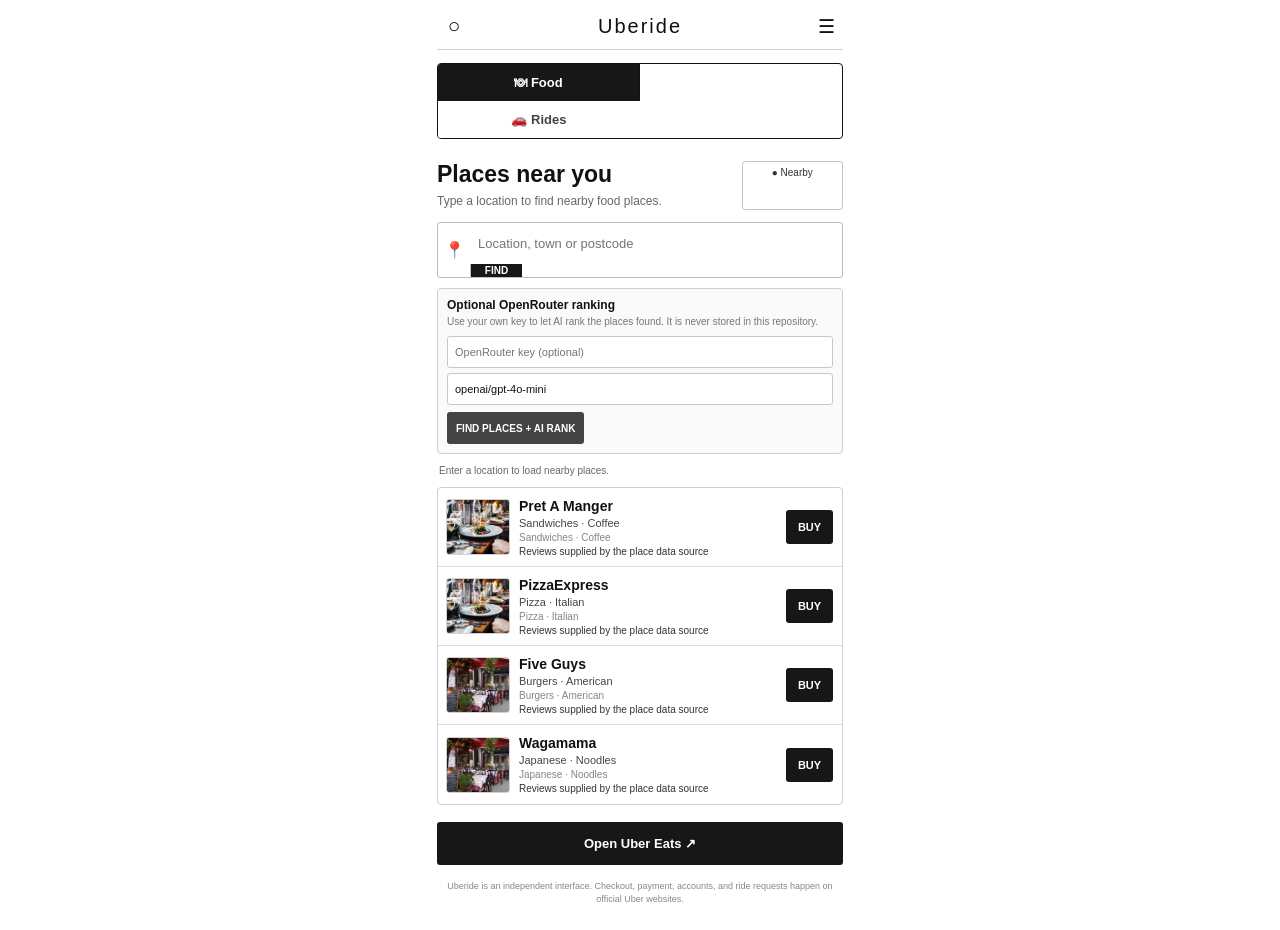
==== docs/index.html @ 79d6c75a "Add nearby place search and GitHub Pages site" ====
<!doctype html>
<html lang="en">
<head>
  <meta charset="utf-8">
  <meta name="viewport" content="width=device-width, initial-scale=1, maximum-scale=1, user-scalable=no">
  <meta name="apple-mobile-web-app-capable" content="yes">
  <meta name="apple-mobile-web-app-status-bar-style" content="default">
  <title>Uberide</title>
  <link rel="apple-touch-icon" href="icon.png">
  <link rel="stylesheet" href="style.css">
</head>
<body>
  <div class="app-shell">
    <header class="topbar">
      <button class="icon-button" type="button" aria-label="Account">&#9675;</button>
      <div class="wordmark">Uberide</div>
      <button class="icon-button" type="button" aria-label="Menu">&#9776;</button>
    </header>

    <nav class="tabs" aria-label="Sections">
      <button id="foodTab" class="tab active" type="button">&#127869; Food</button>
      <button id="ridesTab" class="tab" type="button">&#128663; Rides</button>
    </nav>

    <main>
      <section id="foodSection" class="section active-section">
        <div class="heading-row">
          <div>
            <h1>Places near you</h1>
            <p>Type a location to find nearby food places.</p>
          </div>
          <span class="nearby">&#9679; Nearby</span>
        </div>
        <div class="search-box location-search">
          <span class="search-icon">&#128205;</span>
          <input id="locationInput" type="search" placeholder="Location, town or postcode" autocomplete="off">
          <button id="findButton" type="button">FIND</button>
        </div>
        <div class="ai-box">
          <div class="ai-title">Optional OpenRouter ranking</div>
          <div class="ai-copy">Use your own key to let AI rank the places found. It is never stored in this repository.</div>
          <input id="openRouterKey" class="key-input" type="password" placeholder="OpenRouter key (optional)" autocomplete="off">
          <input id="openRouterModel" class="key-input" type="text" value="openai/gpt-4o-mini" aria-label="OpenRouter model">
          <button id="rankButton" class="small-button" type="button">FIND PLACES + AI RANK</button>
        </div>
        <div id="status" class="status" aria-live="polite">Enter a location to load nearby places.</div>
        <div id="foodList" class="list-card"></div>
        <button class="wide-button" type="button" data-url="https://www.ubereats.com/">Open Uber Eats &#8599;</button>
      </section>

      <section id="ridesSection" class="section">
        <div class="heading-row">
          <div>
            <h1>Request a ride</h1>
            <p>Choose an Uber-style ride, then continue on Uber.</p>
          </div>
          <span class="nearby">&#9679; Nearby</span>
        </div>
        <div class="search-box">
          <span class="search-icon">&#128269;</span>
          <input id="rideSearch" type="search" placeholder="Search ride type" autocomplete="off">
        </div>
        <div id="rideList" class="ride-list"></div>
        <button class="wide-button" type="button" data-url="https://m.uber.com/ul/">Open Uber &#8599;</button>
      </section>
    </main>

    <p class="disclaimer">Uberide is an independent interface. Checkout, payment, accounts, and ride requests happen on official Uber websites.</p>
  </div>
  <script src="app.js"></script>
</body>
</html>
---- docs/style.css ----
* { box-sizing: border-box; }
html, body { margin: 0; padding: 0; background: #fff; color: #111; font-family: Arial, Helvetica, sans-serif; }
body { -webkit-text-size-adjust: 100%; }
button, input { font: inherit; -webkit-appearance: none; border-radius: 0; }
button { cursor: pointer; }
.app-shell { width: 100%; max-width: 430px; margin: 0 auto; padding: 8px 12px 24px; background: #fff; }
.topbar { height: 42px; border-bottom: 1px solid #d2d2d2; position: relative; text-align: center; }
.wordmark { display: inline-block; padding-top: 7px; font-size: 20px; font-weight: normal; letter-spacing: 2px; }
.icon-button { position: absolute; top: 1px; width: 34px; height: 34px; padding: 0; border: 0; background: #fff; color: #111; font-size: 21px; }
.icon-button:first-child { left: 0; }
.icon-button:last-child { right: 0; font-size: 19px; }
.tabs { display: table; width: 100%; margin-top: 13px; border: 1px solid #111; border-radius: 4px; overflow: hidden; table-layout: fixed; }
.tab { display: table-cell; width: 50%; height: 37px; border: 0; border-right: 1px solid #111; background: #fff; color: #444; font-size: 13px; font-weight: bold; }
.tab:last-child { border-right: 0; }
.tab.active { background: #171717; color: #fff; }
.section { display: none; }
.active-section { display: block; }
.heading-row { display: table; width: 100%; margin: 22px 0 12px; }
.heading-row > div { display: table-cell; vertical-align: top; width: 75%; }
h1 { margin: 0; font-size: 23px; line-height: 27px; }
p { margin: 5px 0 0; color: #676767; font-size: 12px; line-height: 17px; }
.nearby { display: table-cell; vertical-align: top; padding: 5px 7px; border: 1px solid #c5c5c5; border-radius: 3px; color: #333; font-size: 10px; white-space: nowrap; text-align: center; }
.search-box { display: table; width: 100%; height: 43px; border: 1px solid #bebebe; border-radius: 3px; background: #fff; }
.search-icon { display: table-cell; width: 32px; vertical-align: middle; text-align: center; color: #5f5f5f; font-size: 17px; }
.search-box input { display: table-cell; width: 100%; height: 41px; padding: 0 8px; border: 0; outline: 0; color: #111; font-size: 13px; background: transparent; }
.location-search #findButton { display: table-cell; width: 52px; border: 0; border-left: 1px solid #bebebe; background: #171717; color: #fff; font-size: 10px; font-weight: bold; }
.ai-box { margin-top: 10px; padding: 9px; border: 1px solid #cfcfcf; border-radius: 4px; background: #fafafa; }
.ai-title { color: #111; font-size: 12px; font-weight: bold; }
.ai-copy { margin: 3px 0 8px; color: #777; font-size: 10px; line-height: 13px; }
.key-input { display: block; width: 100%; height: 32px; margin-top: 5px; padding: 0 7px; border: 1px solid #c7c7c7; border-radius: 3px; background: #fff; color: #111; font-size: 11px; }
.small-button { height: 32px; margin-top: 7px; padding: 0 9px; border: 0; border-radius: 3px; background: #444; color: #fff; font-size: 10px; font-weight: bold; }
.status { min-height: 18px; margin: 10px 2px 0; color: #676767; font-size: 10px; line-height: 14px; }
.list-card, .ride-list { margin-top: 5px; border: 1px solid #cfcfcf; border-radius: 4px; background: #fff; overflow: hidden; }
.place-row, .ride-row { display: table; width: 100%; min-height: 79px; padding: 8px; border-bottom: 1px solid #ddd; }
.place-row:last-child, .ride-row:last-child { border-bottom: 0; }
.photo-cell { display: table-cell; width: 73px; vertical-align: middle; }
.place-photo { display: block; width: 64px; height: 56px; border: 1px solid #d2d2d2; border-radius: 3px; background: #f5f5f5; object-fit: cover; }
.row-icon { display: table-cell; width: 51px; vertical-align: middle; }
.row-icon span { display: block; width: 42px; height: 42px; padding-top: 10px; border: 1px solid #d2d2d2; border-radius: 3px; background: #f5f5f5; text-align: center; font-size: 19px; }
.row-copy { display: table-cell; vertical-align: middle; }
.row-copy strong { display: block; font-size: 14px; }
.row-copy small { display: block; margin-top: 3px; color: #454545; font-size: 11px; }
.row-copy em { display: block; margin-top: 3px; color: #858585; font-size: 10px; font-style: normal; }
.review { display: block; margin-top: 3px; color: #333; font-size: 10px; }
.action-cell { display: table-cell; width: 48px; vertical-align: middle; }
.buy-button, .go-button { display: block; width: 47px; height: 34px; padding: 0; border: 0; border-radius: 3px; background: #171717; color: #fff; font-size: 11px; font-weight: bold; }
.wide-button { display: block; width: 100%; height: 43px; margin-top: 17px; border: 0; border-radius: 3px; background: #171717; color: #fff; font-size: 13px; font-weight: bold; }
.disclaimer { margin: 15px 8px 0; color: #878787; font-size: 9px; line-height: 13px; text-align: center; }
.empty { padding: 22px; color: #777; font-size: 11px; text-align: center; }
@media only screen and (max-width: 320px) { .app-shell { padding-left: 10px; padding-right: 10px; } h1 { font-size: 21px; } .row-copy strong { font-size: 13px; } .place-photo { width: 58px; height: 52px; } .photo-cell { width: 66px; } }
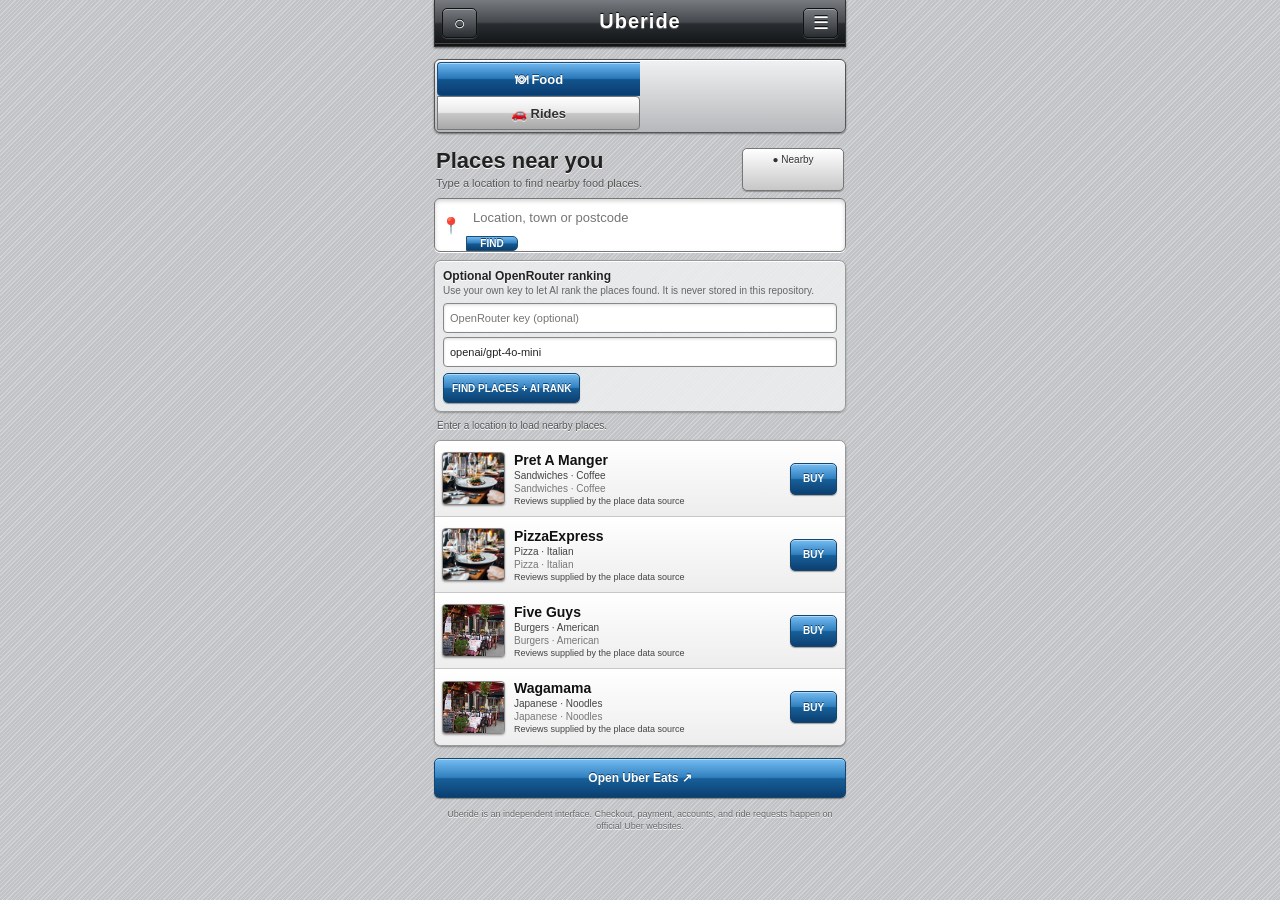
==== commit 33e37f3e: "Refresh iOS 6 stylesheet on iPod Safari" ====
--- a/docs/index.html
+++ b/docs/index.html
@@ -7,7 +7,7 @@
   <meta name="apple-mobile-web-app-status-bar-style" content="default">
   <title>Uberide</title>
   <link rel="apple-touch-icon" href="icon.png">
-  <link rel="stylesheet" href="style.css">
+  <link rel="stylesheet" href="style.css?v=ios6">
 </head>
 <body>
   <div class="app-shell">
--- a/docs/style.css
+++ b/docs/style.css
@@ -1,50 +1,54 @@
+/* iOS 6 / iPod touch visual language: gradients, pinstripes, grouped lists, glossy controls. */
 * { box-sizing: border-box; }
-html, body { margin: 0; padding: 0; background: #fff; color: #111; font-family: Arial, Helvetica, sans-serif; }
-body { -webkit-text-size-adjust: 100%; }
+html, body { margin: 0; padding: 0; min-height: 100%; background: #c7c9cc; color: #111; font-family: Helvetica, Arial, sans-serif; -webkit-text-size-adjust: 100%; }
+body { background-image: -webkit-repeating-linear-gradient(135deg, rgba(255,255,255,.18) 0, rgba(255,255,255,.18) 1px, rgba(0,0,0,.03) 1px, rgba(0,0,0,.03) 3px); }
 button, input { font: inherit; -webkit-appearance: none; border-radius: 0; }
 button { cursor: pointer; }
-.app-shell { width: 100%; max-width: 430px; margin: 0 auto; padding: 8px 12px 24px; background: #fff; }
-.topbar { height: 42px; border-bottom: 1px solid #d2d2d2; position: relative; text-align: center; }
-.wordmark { display: inline-block; padding-top: 7px; font-size: 20px; font-weight: normal; letter-spacing: 2px; }
-.icon-button { position: absolute; top: 1px; width: 34px; height: 34px; padding: 0; border: 0; background: #fff; color: #111; font-size: 21px; }
-.icon-button:first-child { left: 0; }
-.icon-button:last-child { right: 0; font-size: 19px; }
-.tabs { display: table; width: 100%; margin-top: 13px; border: 1px solid #111; border-radius: 4px; overflow: hidden; table-layout: fixed; }
-.tab { display: table-cell; width: 50%; height: 37px; border: 0; border-right: 1px solid #111; background: #fff; color: #444; font-size: 13px; font-weight: bold; }
-.tab:last-child { border-right: 0; }
-.tab.active { background: #171717; color: #fff; }
+.app-shell { width: 100%; max-width: 430px; min-height: 100vh; margin: 0 auto; padding: 0 9px 22px; background: transparent; }
+.topbar { height: 47px; border: 1px solid #333; border-top: 0; position: relative; text-align: center; background: -webkit-gradient(linear, left top, left bottom, from(#777b80), color-stop(.48, #45494d), color-stop(.52, #292d31), to(#101214)); box-shadow: 0 1px 2px rgba(0,0,0,.55); }
+.topbar:after { content: ""; position: absolute; left: 0; right: 0; bottom: 2px; height: 1px; background: rgba(255,255,255,.22); }
+.wordmark { display: inline-block; padding-top: 10px; color: #fff; font-size: 20px; font-weight: bold; letter-spacing: 1px; text-shadow: 0 -1px 1px #000, 0 1px 1px rgba(255,255,255,.35); }
+.icon-button { position: absolute; top: 8px; z-index: 2; width: 35px; height: 30px; padding: 0; border: 1px solid #111; border-radius: 5px; background: -webkit-gradient(linear, left top, left bottom, from(#777b80), to(#292d31)); box-shadow: inset 0 1px rgba(255,255,255,.35), 0 1px 1px rgba(255,255,255,.2); color: #fff; font-size: 20px; line-height: 26px; text-shadow: 0 -1px #000; }
+.icon-button:first-child { left: 7px; }
+.icon-button:last-child { right: 7px; font-size: 18px; }
+.tabs { display: table; width: 100%; margin: 12px 0 0; padding: 2px; border: 1px solid #555; border-radius: 6px; background: -webkit-gradient(linear, left top, left bottom, from(#f0f1f2), to(#b6b8bb)); box-shadow: inset 0 1px #fff, 0 1px 2px rgba(0,0,0,.45); table-layout: fixed; }
+.tab { display: table-cell; width: 50%; height: 34px; border: 1px solid #777; border-right: 0; background: -webkit-gradient(linear, left top, left bottom, from(#fff), color-stop(.48, #e8e8e8), color-stop(.52, #c7c7c7), to(#a8a8a8)); color: #303030; font-size: 13px; font-weight: bold; text-shadow: 0 1px #fff; }
+.tab:first-child { border-radius: 4px 0 0 4px; }
+.tab:last-child { border-right: 1px solid #777; border-radius: 0 4px 4px 0; }
+.tab.active { border-color: #174e82; background: -webkit-gradient(linear, left top, left bottom, from(#71b8f0), color-stop(.48, #2877b8), color-stop(.52, #12548d), to(#0a3d70)); color: #fff; text-shadow: 0 -1px #17436c; box-shadow: inset 0 1px rgba(255,255,255,.45); }
 .section { display: none; }
 .active-section { display: block; }
-.heading-row { display: table; width: 100%; margin: 22px 0 12px; }
+.heading-row { display: table; width: 100%; margin: 15px 0 7px; padding: 0 2px; }
 .heading-row > div { display: table-cell; vertical-align: top; width: 75%; }
-h1 { margin: 0; font-size: 23px; line-height: 27px; }
-p { margin: 5px 0 0; color: #676767; font-size: 12px; line-height: 17px; }
-.nearby { display: table-cell; vertical-align: top; padding: 5px 7px; border: 1px solid #c5c5c5; border-radius: 3px; color: #333; font-size: 10px; white-space: nowrap; text-align: center; }
-.search-box { display: table; width: 100%; height: 43px; border: 1px solid #bebebe; border-radius: 3px; background: #fff; }
-.search-icon { display: table-cell; width: 32px; vertical-align: middle; text-align: center; color: #5f5f5f; font-size: 17px; }
-.search-box input { display: table-cell; width: 100%; height: 41px; padding: 0 8px; border: 0; outline: 0; color: #111; font-size: 13px; background: transparent; }
-.location-search #findButton { display: table-cell; width: 52px; border: 0; border-left: 1px solid #bebebe; background: #171717; color: #fff; font-size: 10px; font-weight: bold; }
-.ai-box { margin-top: 10px; padding: 9px; border: 1px solid #cfcfcf; border-radius: 4px; background: #fafafa; }
-.ai-title { color: #111; font-size: 12px; font-weight: bold; }
-.ai-copy { margin: 3px 0 8px; color: #777; font-size: 10px; line-height: 13px; }
-.key-input { display: block; width: 100%; height: 32px; margin-top: 5px; padding: 0 7px; border: 1px solid #c7c7c7; border-radius: 3px; background: #fff; color: #111; font-size: 11px; }
-.small-button { height: 32px; margin-top: 7px; padding: 0 9px; border: 0; border-radius: 3px; background: #444; color: #fff; font-size: 10px; font-weight: bold; }
-.status { min-height: 18px; margin: 10px 2px 0; color: #676767; font-size: 10px; line-height: 14px; }
-.list-card, .ride-list { margin-top: 5px; border: 1px solid #cfcfcf; border-radius: 4px; background: #fff; overflow: hidden; }
-.place-row, .ride-row { display: table; width: 100%; min-height: 79px; padding: 8px; border-bottom: 1px solid #ddd; }
+h1 { margin: 0; color: #222; font-size: 22px; line-height: 26px; text-shadow: 0 1px #fff; }
+p { margin: 2px 0 0; color: #555; font-size: 11px; line-height: 15px; text-shadow: 0 1px #eee; }
+.nearby { display: table-cell; vertical-align: top; padding: 5px 6px; border: 1px solid #777; border-radius: 5px; background: -webkit-gradient(linear, left top, left bottom, from(#fff), to(#c7c7c7)); box-shadow: inset 0 1px #fff, 0 1px 1px rgba(0,0,0,.28); color: #333; font-size: 10px; white-space: nowrap; text-align: center; text-shadow: 0 1px #fff; }
+.search-box { display: table; width: 100%; height: 39px; border: 1px solid #777; border-radius: 6px; background: #fff; box-shadow: inset 0 2px 4px rgba(0,0,0,.18), 0 1px #fff; }
+.search-icon { display: table-cell; width: 31px; vertical-align: middle; text-align: center; color: #777; font-size: 16px; }
+.search-box input { display: table-cell; width: 100%; height: 37px; padding: 0 7px; border: 0; outline: 0; color: #222; font-size: 13px; background: transparent; }
+.location-search #findButton { display: table-cell; width: 52px; border: 1px solid #1a4d77; border-radius: 0 5px 5px 0; background: -webkit-gradient(linear, left top, left bottom, from(#72baf1), color-stop(.48, #2d7dbd), color-stop(.52, #155b93), to(#0b3f6f)); color: #fff; font-size: 10px; font-weight: bold; text-shadow: 0 -1px #17436c; }
+.ai-box { margin-top: 8px; padding: 8px; border: 1px solid #999; border-radius: 7px; background: rgba(238,239,240,.86); box-shadow: inset 0 1px #fff, 0 1px 2px rgba(0,0,0,.28); }
+.ai-title { color: #222; font-size: 12px; font-weight: bold; text-shadow: 0 1px #fff; }
+.ai-copy { margin: 2px 0 6px; color: #666; font-size: 10px; line-height: 12px; }
+.key-input { display: block; width: 100%; height: 30px; margin-top: 4px; padding: 0 6px; border: 1px solid #888; border-radius: 4px; background: #fff; color: #222; font-size: 11px; box-shadow: inset 0 1px 3px rgba(0,0,0,.15); }
+.small-button, .wide-button { border: 1px solid #17466d; border-radius: 5px; background: -webkit-gradient(linear, left top, left bottom, from(#75bdf3), color-stop(.48, #3180bf), color-stop(.52, #175f99), to(#0b3f70)); box-shadow: inset 0 1px rgba(255,255,255,.45), 0 1px 1px rgba(0,0,0,.35); color: #fff; font-weight: bold; text-shadow: 0 -1px #17436c; }
+.small-button { height: 30px; margin-top: 6px; padding: 0 8px; font-size: 10px; }
+.status { min-height: 17px; margin: 7px 3px 0; color: #555; font-size: 10px; line-height: 13px; text-shadow: 0 1px #fff; }
+.list-card, .ride-list { margin-top: 4px; border: 1px solid #999; border-radius: 7px; background: #fff; box-shadow: 0 1px 2px rgba(0,0,0,.35); overflow: hidden; }
+.place-row, .ride-row { display: table; width: 100%; min-height: 76px; padding: 7px; border-bottom: 1px solid #c7c7c7; background: -webkit-gradient(linear, left top, left bottom, from(#fff), to(#ededed)); }
 .place-row:last-child, .ride-row:last-child { border-bottom: 0; }
-.photo-cell { display: table-cell; width: 73px; vertical-align: middle; }
-.place-photo { display: block; width: 64px; height: 56px; border: 1px solid #d2d2d2; border-radius: 3px; background: #f5f5f5; object-fit: cover; }
+.photo-cell { display: table-cell; width: 72px; vertical-align: middle; }
+.place-photo { display: block; width: 63px; height: 53px; border: 1px solid #888; border-radius: 4px; background: #ddd; object-fit: cover; box-shadow: 0 1px 2px rgba(0,0,0,.35); }
 .row-icon { display: table-cell; width: 51px; vertical-align: middle; }
-.row-icon span { display: block; width: 42px; height: 42px; padding-top: 10px; border: 1px solid #d2d2d2; border-radius: 3px; background: #f5f5f5; text-align: center; font-size: 19px; }
+.row-icon span { display: block; width: 41px; height: 41px; padding-top: 9px; border: 1px solid #999; border-radius: 5px; background: -webkit-gradient(linear, left top, left bottom, from(#fff), to(#d2d2d2)); box-shadow: inset 0 1px #fff; text-align: center; font-size: 18px; }
 .row-copy { display: table-cell; vertical-align: middle; }
-.row-copy strong { display: block; font-size: 14px; }
-.row-copy small { display: block; margin-top: 3px; color: #454545; font-size: 11px; }
-.row-copy em { display: block; margin-top: 3px; color: #858585; font-size: 10px; font-style: normal; }
-.review { display: block; margin-top: 3px; color: #333; font-size: 10px; }
+.row-copy strong { display: block; color: #111; font-size: 14px; text-shadow: 0 1px #fff; }
+.row-copy small { display: block; margin-top: 2px; color: #444; font-size: 10px; }
+.row-copy em { display: block; margin-top: 2px; color: #777; font-size: 10px; font-style: normal; }
+.review { display: block; margin-top: 2px; color: #444; font-size: 9px; }
 .action-cell { display: table-cell; width: 48px; vertical-align: middle; }
-.buy-button, .go-button { display: block; width: 47px; height: 34px; padding: 0; border: 0; border-radius: 3px; background: #171717; color: #fff; font-size: 11px; font-weight: bold; }
-.wide-button { display: block; width: 100%; height: 43px; margin-top: 17px; border: 0; border-radius: 3px; background: #171717; color: #fff; font-size: 13px; font-weight: bold; }
-.disclaimer { margin: 15px 8px 0; color: #878787; font-size: 9px; line-height: 13px; text-align: center; }
-.empty { padding: 22px; color: #777; font-size: 11px; text-align: center; }
-@media only screen and (max-width: 320px) { .app-shell { padding-left: 10px; padding-right: 10px; } h1 { font-size: 21px; } .row-copy strong { font-size: 13px; } .place-photo { width: 58px; height: 52px; } .photo-cell { width: 66px; } }
+.buy-button, .go-button { display: block; width: 47px; height: 32px; padding: 0; border: 1px solid #17466d; border-radius: 5px; background: -webkit-gradient(linear, left top, left bottom, from(#75bdf3), color-stop(.48, #3180bf), color-stop(.52, #175f99), to(#0b3f70)); box-shadow: inset 0 1px rgba(255,255,255,.45), 0 1px 1px rgba(0,0,0,.35); color: #fff; font-size: 10px; font-weight: bold; text-shadow: 0 -1px #17436c; }
+.wide-button { display: block; width: 100%; height: 40px; margin-top: 12px; font-size: 12px; }
+.disclaimer { margin: 10px 8px 0; color: #666; font-size: 9px; line-height: 12px; text-align: center; text-shadow: 0 1px #fff; }
+.empty { padding: 20px; color: #666; font-size: 11px; text-align: center; text-shadow: 0 1px #fff; }
+@media only screen and (max-width: 320px) { .app-shell { padding-left: 7px; padding-right: 7px; } h1 { font-size: 20px; } .row-copy strong { font-size: 13px; } .place-photo { width: 58px; height: 49px; } .photo-cell { width: 65px; } .ai-copy { font-size: 9px; } }
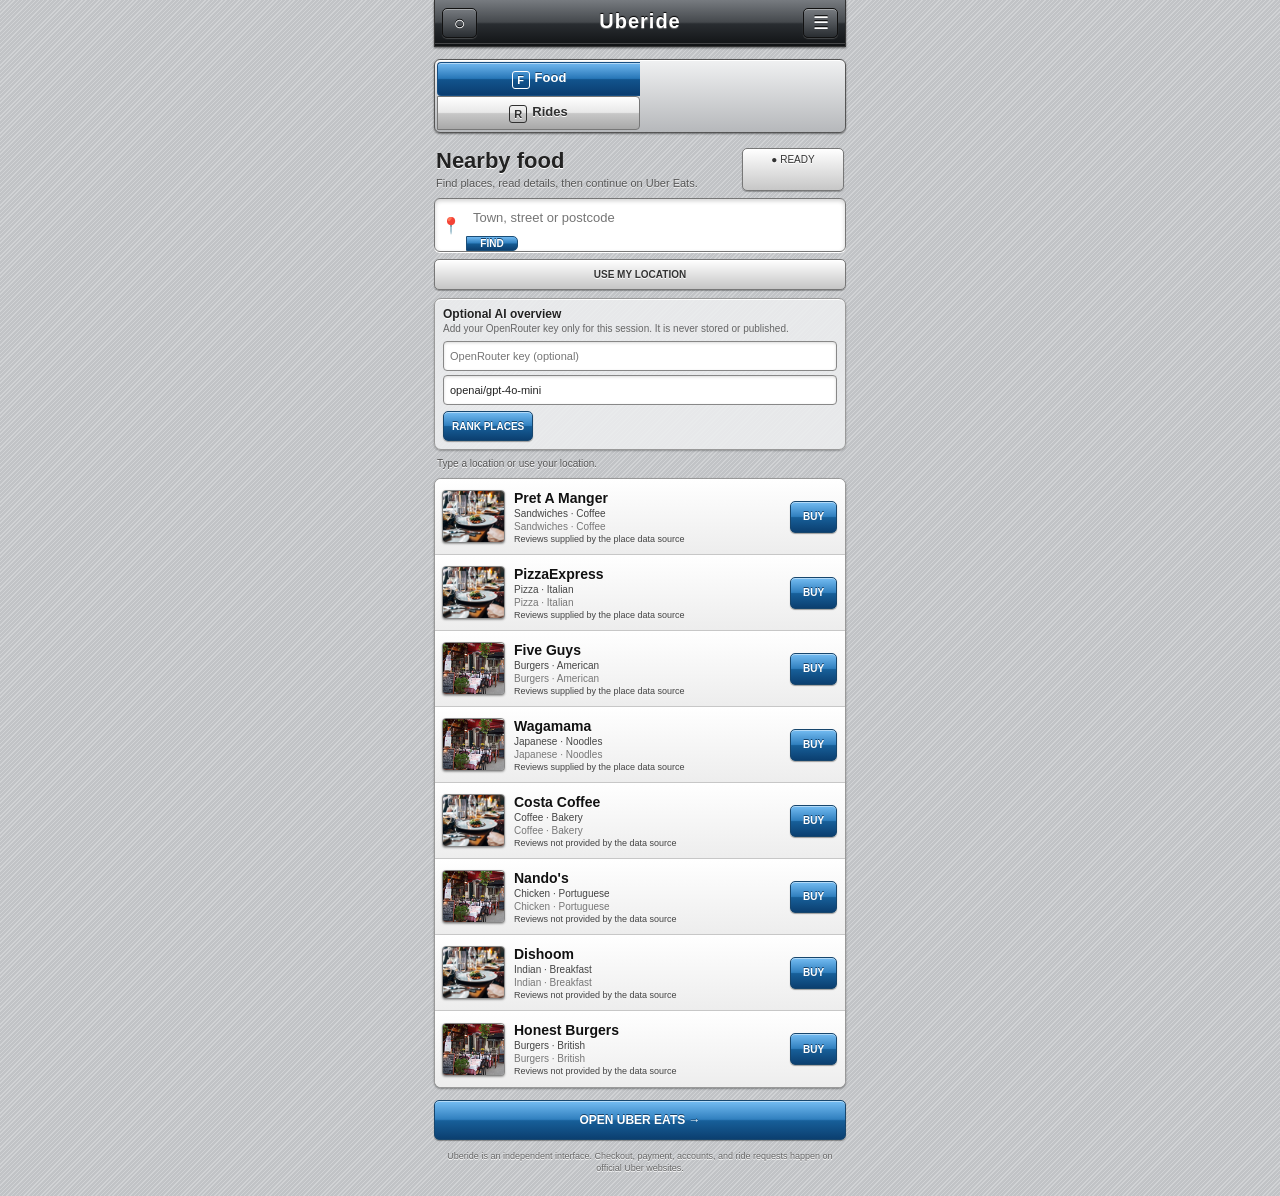
==== commit 56ce607c: "Revamp iOS 6 place details and location UX" ====
--- a/docs/index.html
+++ b/docs/index.html
@@ -7,7 +7,7 @@
   <meta name="apple-mobile-web-app-status-bar-style" content="default">
   <title>Uberide</title>
   <link rel="apple-touch-icon" href="icon.png">
-  <link rel="stylesheet" href="style.css?v=ios6">
+  <link rel="stylesheet" href="style.css?v=ios6-places2">
 </head>
 <body>
   <div class="app-shell">
@@ -18,55 +18,68 @@
     </header>
 
     <nav class="tabs" aria-label="Sections">
-      <button id="foodTab" class="tab active" type="button">&#127869; Food</button>
-      <button id="ridesTab" class="tab" type="button">&#128663; Rides</button>
+      <button id="foodTab" class="tab active" type="button"><span class="tab-glyph">F</span><span>Food</span></button>
+      <button id="ridesTab" class="tab" type="button"><span class="tab-glyph">R</span><span>Rides</span></button>
     </nav>
 
     <main>
       <section id="foodSection" class="section active-section">
         <div class="heading-row">
           <div>
-            <h1>Places near you</h1>
-            <p>Type a location to find nearby food places.</p>
+            <h1>Nearby food</h1>
+            <p>Find places, read details, then continue on Uber Eats.</p>
           </div>
-          <span class="nearby">&#9679; Nearby</span>
+          <span class="nearby">&#9679; READY</span>
         </div>
         <div class="search-box location-search">
           <span class="search-icon">&#128205;</span>
-          <input id="locationInput" type="search" placeholder="Location, town or postcode" autocomplete="off">
+          <input id="locationInput" type="search" placeholder="Town, street or postcode" autocomplete="off">
           <button id="findButton" type="button">FIND</button>
         </div>
+        <button id="myLocationButton" class="location-button" type="button">USE MY LOCATION</button>
         <div class="ai-box">
-          <div class="ai-title">Optional OpenRouter ranking</div>
-          <div class="ai-copy">Use your own key to let AI rank the places found. It is never stored in this repository.</div>
+          <div class="ai-title">Optional AI overview</div>
+          <div class="ai-copy">Add your OpenRouter key only for this session. It is never stored or published.</div>
           <input id="openRouterKey" class="key-input" type="password" placeholder="OpenRouter key (optional)" autocomplete="off">
           <input id="openRouterModel" class="key-input" type="text" value="openai/gpt-4o-mini" aria-label="OpenRouter model">
-          <button id="rankButton" class="small-button" type="button">FIND PLACES + AI RANK</button>
+          <button id="rankButton" class="small-button" type="button">RANK PLACES</button>
         </div>
-        <div id="status" class="status" aria-live="polite">Enter a location to load nearby places.</div>
+        <div id="status" class="status" aria-live="polite">Type a location or use your location.</div>
         <div id="foodList" class="list-card"></div>
-        <button class="wide-button" type="button" data-url="https://www.ubereats.com/">Open Uber Eats &#8599;</button>
+        <button class="wide-button" type="button" data-url="https://www.ubereats.com/">OPEN UBER EATS &#8594;</button>
       </section>
 
       <section id="ridesSection" class="section">
         <div class="heading-row">
           <div>
-            <h1>Request a ride</h1>
-            <p>Choose an Uber-style ride, then continue on Uber.</p>
+            <h1>Choose a ride</h1>
+            <p>Select an Uber-style ride, then continue on the official Uber site.</p>
           </div>
-          <span class="nearby">&#9679; Nearby</span>
+          <span class="nearby">&#9679; READY</span>
         </div>
         <div class="search-box">
           <span class="search-icon">&#128269;</span>
           <input id="rideSearch" type="search" placeholder="Search ride type" autocomplete="off">
         </div>
         <div id="rideList" class="ride-list"></div>
-        <button class="wide-button" type="button" data-url="https://m.uber.com/ul/">Open Uber &#8599;</button>
+        <button class="wide-button" type="button" data-url="https://m.uber.com/ul/">OPEN UBER &#8594;</button>
       </section>
     </main>
 
+    <div id="detailPanel" class="detail-panel" aria-hidden="true">
+      <div class="detail-header"><strong id="detailTitle">Place details</strong><button id="detailClose" class="close-button" type="button" aria-label="Close">X</button></div>
+      <div id="detailBody" class="detail-body"></div>
+      <button id="detailDirections" class="wide-button" type="button">GET DIRECTIONS &#8594;</button>
+      <button id="detailBuy" class="wide-button" type="button">OPEN ON UBER EATS &#8594;</button>
+      <div id="aiOverviewBox" class="ai-overview" aria-hidden="true">
+        <div class="ai-overview-header"><strong>AI overview</strong><button id="aiClose" class="close-button small-close" type="button" aria-label="Close AI overview">X</button></div>
+        <div id="aiOverviewText">Add an OpenRouter key to request an overview.</div>
+      </div>
+      <button id="aiOverviewButton" class="small-button" type="button">SHOW AI OVERVIEW</button>
+    </div>
+
     <p class="disclaimer">Uberide is an independent interface. Checkout, payment, accounts, and ride requests happen on official Uber websites.</p>
   </div>
-  <script src="app.js"></script>
+  <script src="app.js?v=places2"></script>
 </body>
 </html>
--- a/docs/style.css
+++ b/docs/style.css
@@ -52,3 +52,23 @@
 .disclaimer { margin: 10px 8px 0; color: #666; font-size: 9px; line-height: 12px; text-align: center; text-shadow: 0 1px #fff; }
 .empty { padding: 20px; color: #666; font-size: 11px; text-align: center; text-shadow: 0 1px #fff; }
 @media only screen and (max-width: 320px) { .app-shell { padding-left: 7px; padding-right: 7px; } h1 { font-size: 20px; } .row-copy strong { font-size: 13px; } .place-photo { width: 58px; height: 49px; } .photo-cell { width: 65px; } .ai-copy { font-size: 9px; } }
+
+.tab-glyph { display: inline-block; min-width: 18px; height: 18px; margin-right: 5px; border: 1px solid currentColor; border-radius: 3px; font-size: 11px; line-height: 17px; text-align: center; vertical-align: -2px; }
+.location-button { display: block; width: 100%; height: 31px; margin-top: 7px; border: 1px solid #777; border-radius: 5px; background: -webkit-gradient(linear, left top, left bottom, from(#fff), to(#c5c5c5)); box-shadow: inset 0 1px #fff, 0 1px 1px rgba(0,0,0,.3); color: #333; font-size: 10px; font-weight: bold; text-shadow: 0 1px #fff; }
+.place-row { cursor: pointer; }
+.place-row:active, .ride-row:active { background: #d6e8f7; }
+.detail-panel { display: none; margin-top: 12px; padding: 8px; border: 1px solid #777; border-radius: 7px; background: -webkit-gradient(linear, left top, left bottom, from(#f7f7f7), to(#d0d0d0)); box-shadow: inset 0 1px #fff, 0 2px 4px rgba(0,0,0,.4); }
+.detail-panel.visible { display: block; }
+.detail-header, .ai-overview-header { display: table; width: 100%; min-height: 26px; color: #222; font-size: 13px; text-shadow: 0 1px #fff; }
+.detail-header strong, .ai-overview-header strong { display: table-cell; vertical-align: middle; }
+.close-button { display: table-cell; width: 27px; height: 25px; border: 1px solid #555; border-radius: 5px; background: -webkit-gradient(linear, left top, left bottom, from(#fff), to(#bbb)); box-shadow: inset 0 1px #fff, 0 1px 1px rgba(0,0,0,.35); color: #222; font-size: 11px; font-weight: bold; text-align: center; text-shadow: 0 1px #fff; }
+.detail-body { min-height: 70px; padding: 6px 2px 0; color: #333; font-size: 11px; line-height: 14px; }
+.detail-body p { margin: 6px 0; color: #333; font-size: 11px; line-height: 14px; text-shadow: none; }
+.detail-photo { float: left; width: 100px; height: 72px; margin: 0 9px 5px 0; border: 1px solid #777; border-radius: 4px; object-fit: cover; box-shadow: 0 1px 2px rgba(0,0,0,.35); }
+.detail-hint { clear: both; padding-top: 4px; color: #666 !important; font-size: 10px !important; }
+.detail-panel .wide-button { margin-top: 7px; }
+.ai-overview { display: none; margin-top: 9px; padding: 7px; border: 1px solid #aaa; border-radius: 5px; background: #fff; box-shadow: inset 0 1px #eee; color: #333; font-size: 11px; line-height: 15px; }
+.ai-overview.visible { display: block; }
+.ai-overview-header { min-height: 25px; margin-bottom: 4px; }
+.small-close { width: 24px; height: 23px; }
+@media only screen and (max-width: 320px) { .detail-photo { width: 87px; height: 64px; } .detail-body { font-size: 10px; } .detail-body p { font-size: 10px; } }
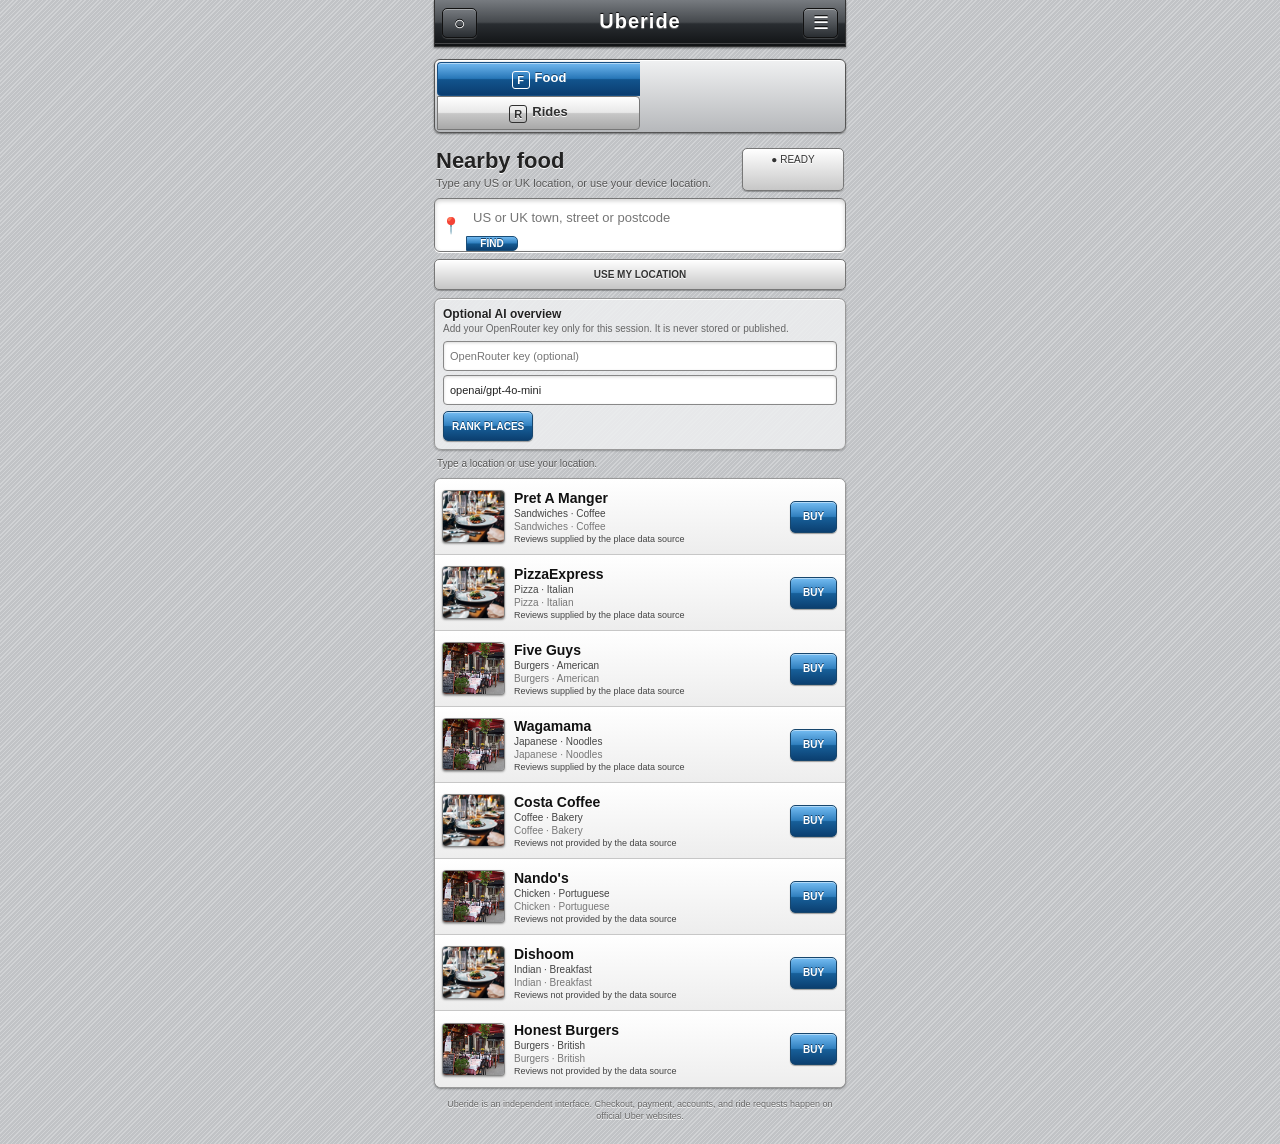
==== commit cc706619: "Expand location search and simplify food navigation" ====
--- a/docs/index.html
+++ b/docs/index.html
@@ -7,7 +7,7 @@
   <meta name="apple-mobile-web-app-status-bar-style" content="default">
   <title>Uberide</title>
   <link rel="apple-touch-icon" href="icon.png">
-  <link rel="stylesheet" href="style.css?v=ios6-places2">
+  <link rel="stylesheet" href="style.css?v=ios6-places3">
 </head>
 <body>
   <div class="app-shell">
@@ -27,13 +27,13 @@
         <div class="heading-row">
           <div>
             <h1>Nearby food</h1>
-            <p>Find places, read details, then continue on Uber Eats.</p>
+            <p>Type any US or UK location, or use your device location.</p>
           </div>
           <span class="nearby">&#9679; READY</span>
         </div>
         <div class="search-box location-search">
           <span class="search-icon">&#128205;</span>
-          <input id="locationInput" type="search" placeholder="Town, street or postcode" autocomplete="off">
+          <input id="locationInput" type="search" placeholder="US or UK town, street or postcode" autocomplete="off">
           <button id="findButton" type="button">FIND</button>
         </div>
         <button id="myLocationButton" class="location-button" type="button">USE MY LOCATION</button>
@@ -46,7 +46,6 @@
         </div>
         <div id="status" class="status" aria-live="polite">Type a location or use your location.</div>
         <div id="foodList" class="list-card"></div>
-        <button class="wide-button" type="button" data-url="https://www.ubereats.com/">OPEN UBER EATS &#8594;</button>
       </section>
 
       <section id="ridesSection" class="section">
@@ -80,6 +79,6 @@
 
     <p class="disclaimer">Uberide is an independent interface. Checkout, payment, accounts, and ride requests happen on official Uber websites.</p>
   </div>
-  <script src="app.js?v=places2"></script>
+  <script src="app.js?v=places3"></script>
 </body>
 </html>
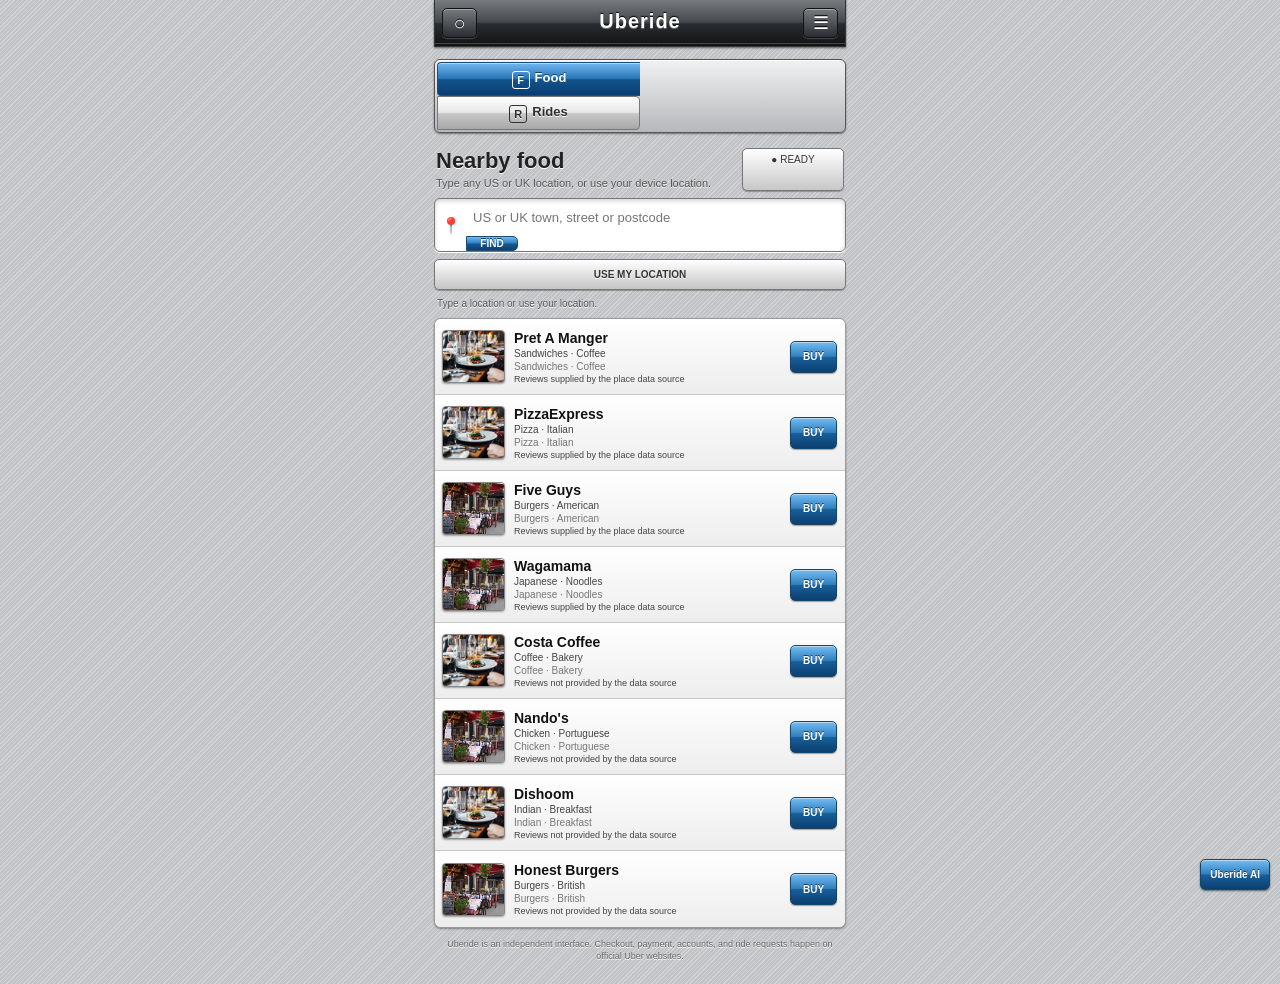
==== commit 31338277: "Add key-free Uberide AI helper" ====
--- a/docs/index.html
+++ b/docs/index.html
@@ -7,7 +7,7 @@
   <meta name="apple-mobile-web-app-status-bar-style" content="default">
   <title>Uberide</title>
   <link rel="apple-touch-icon" href="icon.png">
-  <link rel="stylesheet" href="style.css?v=ios6-places3">
+  <link rel="stylesheet" href="style.css?v=ios6-ai4">
 </head>
 <body>
   <div class="app-shell">
@@ -37,13 +37,6 @@
           <button id="findButton" type="button">FIND</button>
         </div>
         <button id="myLocationButton" class="location-button" type="button">USE MY LOCATION</button>
-        <div class="ai-box">
-          <div class="ai-title">Optional AI overview</div>
-          <div class="ai-copy">Add your OpenRouter key only for this session. It is never stored or published.</div>
-          <input id="openRouterKey" class="key-input" type="password" placeholder="OpenRouter key (optional)" autocomplete="off">
-          <input id="openRouterModel" class="key-input" type="text" value="openai/gpt-4o-mini" aria-label="OpenRouter model">
-          <button id="rankButton" class="small-button" type="button">RANK PLACES</button>
-        </div>
         <div id="status" class="status" aria-live="polite">Type a location or use your location.</div>
         <div id="foodList" class="list-card"></div>
       </section>
@@ -70,15 +63,19 @@
       <div id="detailBody" class="detail-body"></div>
       <button id="detailDirections" class="wide-button" type="button">GET DIRECTIONS &#8594;</button>
       <button id="detailBuy" class="wide-button" type="button">OPEN ON UBER EATS &#8594;</button>
-      <div id="aiOverviewBox" class="ai-overview" aria-hidden="true">
-        <div class="ai-overview-header"><strong>AI overview</strong><button id="aiClose" class="close-button small-close" type="button" aria-label="Close AI overview">X</button></div>
-        <div id="aiOverviewText">Add an OpenRouter key to request an overview.</div>
-      </div>
-      <button id="aiOverviewButton" class="small-button" type="button">SHOW AI OVERVIEW</button>
+    </div>
+
+    <button id="aiCornerButton" class="ai-corner" type="button">Uberide AI</button>
+    <div id="aiPanel" class="ai-panel" aria-hidden="true">
+      <div class="ai-panel-header"><strong>Uberide AI</strong><button id="aiPanelClose" class="close-button" type="button" aria-label="Close Uberide AI">X</button></div>
+      <div id="aiPanelHint" class="ai-panel-hint">Ask about the selected place, directions, reviews, or ordering.</div>
+      <input id="aiQuestion" class="ai-question" type="text" placeholder="Ask a question" autocomplete="off">
+      <button id="aiAskButton" class="small-button" type="button">ASK</button>
+      <div id="aiAnswer" class="ai-answer">Uberide AI is ready.</div>
     </div>
 
     <p class="disclaimer">Uberide is an independent interface. Checkout, payment, accounts, and ride requests happen on official Uber websites.</p>
   </div>
-  <script src="app.js?v=places3"></script>
+  <script src="app.js?v=ai4"></script>
 </body>
 </html>
--- a/docs/style.css
+++ b/docs/style.css
@@ -72,3 +72,15 @@
 .ai-overview-header { min-height: 25px; margin-bottom: 4px; }
 .small-close { width: 24px; height: 23px; }
 @media only screen and (max-width: 320px) { .detail-photo { width: 87px; height: 64px; } .detail-body { font-size: 10px; } .detail-body p { font-size: 10px; } }
+
+.ai-corner { position: fixed; right: 10px; bottom: 10px; z-index: 20; height: 31px; padding: 0 9px; border: 1px solid #17466d; border-radius: 5px; background: -webkit-gradient(linear, left top, left bottom, from(#75bdf3), color-stop(.48, #3180bf), color-stop(.52, #175f99), to(#0b3f70)); box-shadow: inset 0 1px rgba(255,255,255,.45), 0 1px 2px rgba(0,0,0,.5); color: #fff; font-size: 10px; font-weight: bold; text-shadow: 0 -1px #17436c; }
+.ai-panel { display: none; position: fixed; right: 10px; bottom: 48px; z-index: 20; width: 270px; padding: 8px; border: 1px solid #555; border-radius: 7px; background: -webkit-gradient(linear, left top, left bottom, from(#f7f7f7), to(#c8c8c8)); box-shadow: 0 2px 7px rgba(0,0,0,.55), inset 0 1px #fff; }
+.ai-panel.visible { display: block; }
+.ai-panel-header { display: table; width: 100%; min-height: 27px; color: #222; font-size: 14px; text-shadow: 0 1px #fff; }
+.ai-panel-header strong { display: table-cell; vertical-align: middle; }
+.ai-panel-header .close-button { display: table-cell; }
+.ai-panel-hint { padding: 4px 1px 6px; color: #555; font-size: 10px; line-height: 13px; text-shadow: 0 1px #fff; }
+.ai-question { display: block; width: 100%; height: 32px; padding: 0 7px; border: 1px solid #888; border-radius: 4px; background: #fff; color: #222; font-size: 11px; box-shadow: inset 0 1px 3px rgba(0,0,0,.15); }
+.ai-panel .small-button { margin-top: 7px; }
+.ai-answer { min-height: 38px; margin-top: 7px; padding: 6px; border: 1px solid #aaa; border-radius: 4px; background: #fff; color: #333; font-size: 10px; line-height: 13px; }
+@media only screen and (max-width: 320px) { .ai-panel { right: 6px; bottom: 46px; width: 250px; } .ai-corner { right: 6px; bottom: 7px; } }
